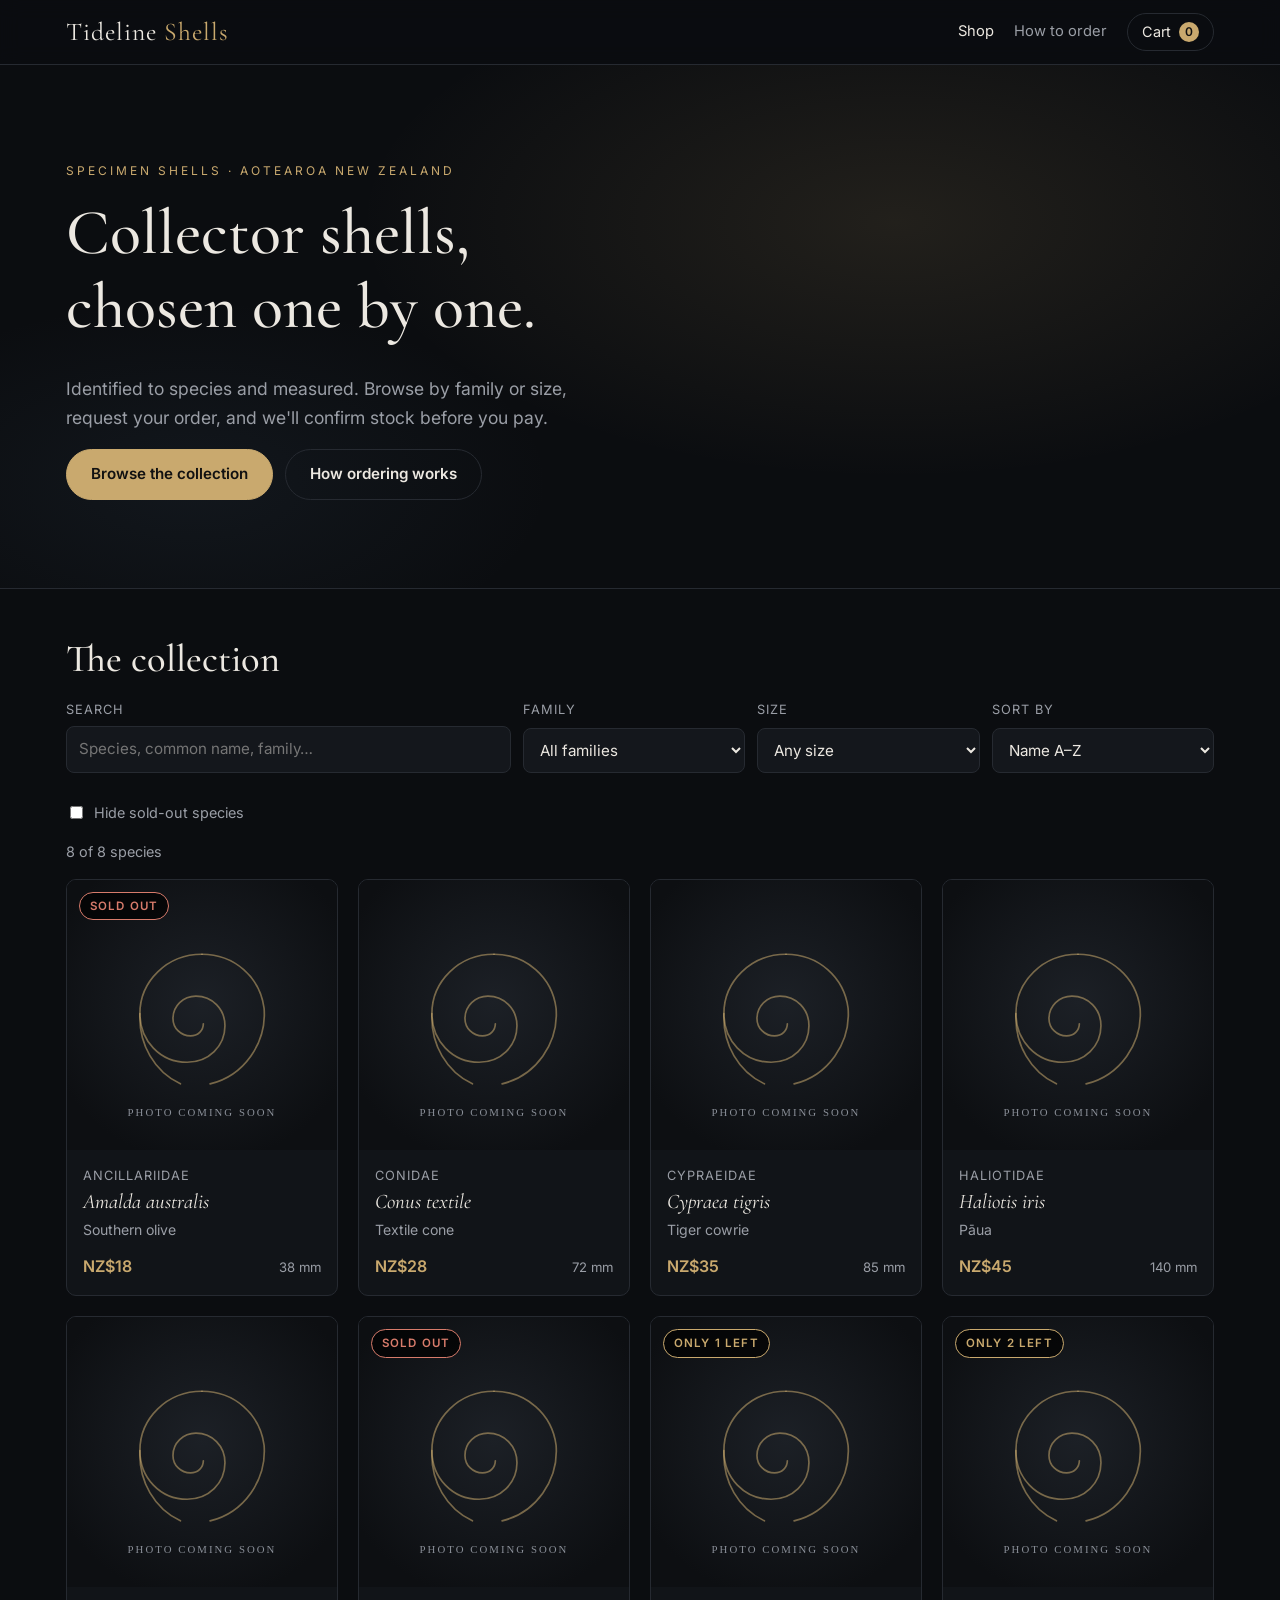
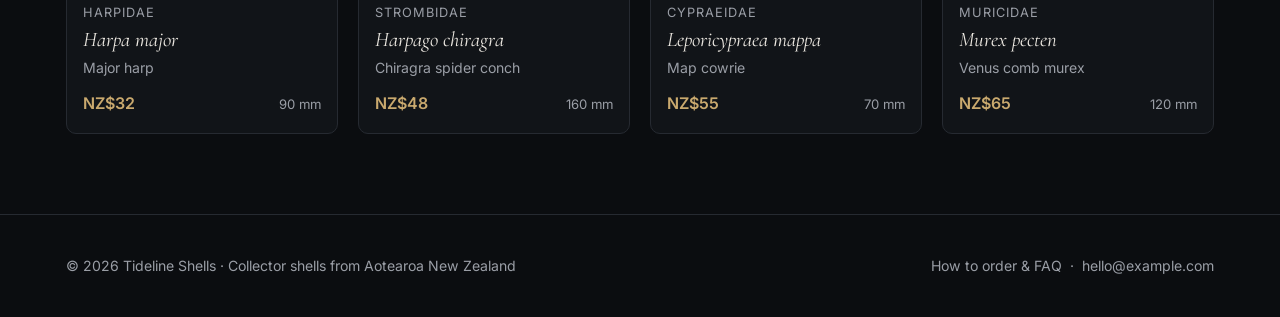
==== index.html @ dd8b919e "Build Tideline Shells storefront Static dark-themed catalog for collector shells with family/size fi" ====
<!doctype html>
<html lang="en">
<head>
  <meta charset="utf-8">
  <meta name="viewport" content="width=device-width, initial-scale=1">
  <title>Tideline Shells | Collector Specimen Shells, New Zealand</title>
  <meta name="description" content="Collector-grade specimen shells, identified by species and family, shipped from New Zealand.">
  <link rel="icon" href="assets/img/placeholder.svg">
  <link rel="preconnect" href="https://fonts.googleapis.com">
  <link rel="preconnect" href="https://fonts.gstatic.com" crossorigin>
  <link href="https://fonts.googleapis.com/css2?family=Cormorant+Garamond:ital,wght@0,500;1,500&family=Inter:wght@400;600&display=swap" rel="stylesheet">
  <link rel="stylesheet" href="assets/css/style.css">
</head>
<body data-page="shop">

  <section class="hero">
    <div class="wrap">
      <p class="eyebrow">Specimen shells &middot; Aotearoa New Zealand</p>
      <h1>Collector shells,<br>chosen one by one.</h1>
      <p class="lead">Identified to species and measured. Browse by family or size, request your order, and we'll confirm stock before you pay.</p>
      <p><a class="btn" href="#catalog">Browse the collection</a> &nbsp; <a class="btn btn-ghost" href="how-to-order.html">How ordering works</a></p>
    </div>
  </section>

  <main class="catalog" id="catalog">
    <div class="wrap">
      <h2>The collection</h2>
      <div class="filters">
        <label class="field">Search
          <input id="f-search" type="search" placeholder="Species, common name, family…">
        </label>
        <label class="field">Family
          <select id="f-family"></select>
        </label>
        <label class="field">Size
          <select id="f-size">
            <option value="">Any size</option>
            <option value="0-30">Under 30 mm</option>
            <option value="30-60">30–60 mm</option>
            <option value="60-100">60–100 mm</option>
            <option value="100-9999">Over 100 mm</option>
          </select>
        </label>
        <label class="field">Sort by
          <select id="f-sort">
            <option value="name">Name A–Z</option>
            <option value="family">Family</option>
            <option value="price-asc">Price: low to high</option>
            <option value="price-desc">Price: high to low</option>
            <option value="size-asc">Size: small to large</option>
            <option value="size-desc">Size: large to small</option>
          </select>
        </label>
      </div>
      <label class="check" style="margin-bottom:16px"><input id="f-instock" type="checkbox"> Hide sold-out species</label>
      <p class="result-count" id="result-count"></p>
      <div class="grid" id="grid"></div>
    </div>
  </main>

  <script src="data/config.js"></script>
  <script src="data/shells.js"></script>
  <script src="assets/js/app.js"></script>
</body>
</html>
---- assets/css/style.css ----
:root {
  --bg: #0b0d10;
  --bg-raised: #14171c;
  --bg-card: #111418;
  --line: #262a31;
  --text: #ece8e1;
  --muted: #9a9ea6;
  --accent: #c9a96e;
  --accent-strong: #e0c48c;
  --danger: #d77b6b;
  --ok: #8fbf9a;
  --radius: 10px;
  --serif: "Cormorant Garamond", Georgia, serif;
  --sans: "Inter", system-ui, -apple-system, Segoe UI, Roboto, sans-serif;
}

* { box-sizing: border-box; }

html, body { margin: 0; }

body {
  background: var(--bg);
  color: var(--text);
  font-family: var(--sans);
  font-size: 16px;
  line-height: 1.6;
  -webkit-font-smoothing: antialiased;
}

img { max-width: 100%; display: block; }

a { color: var(--accent); text-decoration: none; }
a:hover { color: var(--accent-strong); }

h1, h2, h3 { font-family: var(--serif); font-weight: 500; line-height: 1.15; margin: 0 0 .5em; }
h1 { font-size: clamp(2.4rem, 6vw, 4rem); }
h2 { font-size: clamp(1.8rem, 4vw, 2.4rem); }
h3 { font-size: 1.4rem; }

.wrap { width: 100%; max-width: 1180px; margin: 0 auto; padding: 0 16px; }
.narrow { max-width: 760px; }

/* Header */
.site-header {
  position: sticky; top: 0; z-index: 20;
  background: rgba(11, 13, 16, .88);
  backdrop-filter: blur(10px);
  border-bottom: 1px solid var(--line);
}
.site-header .wrap { display: flex; align-items: center; gap: 24px; height: 64px; }
.logo { font-family: var(--serif); font-size: 1.6rem; color: var(--text); letter-spacing: .04em; }
.logo span { color: var(--accent); }
.nav { display: flex; gap: 20px; margin-left: auto; align-items: center; }
.nav a { color: var(--muted); font-size: .92rem; }
.nav a:hover, .nav a.active { color: var(--text); }
.cart-btn {
  display: inline-flex; align-items: center; gap: 8px;
  background: none; border: 1px solid var(--line); color: var(--text);
  border-radius: 999px; padding: 6px 14px; font: inherit; font-size: .9rem; cursor: pointer;
}
.cart-btn:hover { border-color: var(--accent); }
.cart-count {
  background: var(--accent); color: #111; border-radius: 999px;
  min-width: 20px; height: 20px; font-size: .75rem; font-weight: 600;
  display: inline-grid; place-items: center; padding: 0 6px;
}

@media (max-width: 640px) {
  .nav .hide-sm { display: none; }
  .site-header .wrap { gap: 12px; }
}

/* Hero */
.hero {
  padding: 96px 0 72px;
  background:
    radial-gradient(ellipse 60% 70% at 70% 30%, rgba(201,169,110,.12), transparent 70%),
    radial-gradient(ellipse 40% 50% at 15% 80%, rgba(80,110,140,.10), transparent 70%);
  border-bottom: 1px solid var(--line);
}
.eyebrow { text-transform: uppercase; letter-spacing: .25em; font-size: .75rem; color: var(--accent); margin: 0 0 16px; }
.hero p.lead { color: var(--muted); font-size: 1.1rem; max-width: 560px; }

/* Buttons */
.btn {
  display: inline-flex; align-items: center; justify-content: center; gap: 8px;
  background: var(--accent); color: #111; border: 1px solid var(--accent);
  border-radius: 999px; padding: 12px 24px; font: inherit; font-weight: 600; font-size: .95rem;
  cursor: pointer; transition: background .15s, border-color .15s;
}
.btn:hover { background: var(--accent-strong); border-color: var(--accent-strong); color: #111; }
.btn:disabled { opacity: .45; cursor: not-allowed; }
.btn-ghost { background: transparent; color: var(--text); border-color: var(--line); }
.btn-ghost:hover { background: transparent; border-color: var(--accent); color: var(--text); }
.btn-block { width: 100%; }

/* Filters */
.catalog { padding: 48px 0 80px; }
.filters {
  display: grid; gap: 12px;
  grid-template-columns: 2fr 1fr 1fr 1fr;
  margin-bottom: 28px;
}
@media (max-width: 800px) { .filters { grid-template-columns: 1fr 1fr; } }
@media (max-width: 480px) { .filters { grid-template-columns: 1fr; } }

label.field { display: grid; gap: 6px; font-size: .8rem; color: var(--muted); text-transform: uppercase; letter-spacing: .08em; }
input, select, textarea {
  width: 100%; background: var(--bg-raised); color: var(--text);
  border: 1px solid var(--line); border-radius: 8px; padding: 10px 12px;
  font: inherit; font-size: .95rem; text-transform: none; letter-spacing: normal;
}
input:focus, select:focus, textarea:focus { outline: none; border-color: var(--accent); }
.check { display: flex; align-items: center; gap: 8px; color: var(--muted); font-size: .9rem; }
.check input { width: auto; accent-color: var(--accent); }

.result-count { color: var(--muted); font-size: .9rem; margin-bottom: 16px; }

/* Grid of cards */
.grid { display: grid; gap: 20px; grid-template-columns: repeat(auto-fill, minmax(240px, 1fr)); }
.card {
  background: var(--bg-card); border: 1px solid var(--line); border-radius: var(--radius);
  overflow: hidden; display: flex; flex-direction: column; color: var(--text);
  transition: border-color .2s, transform .2s;
}
.card:hover { border-color: var(--accent); transform: translateY(-2px); color: var(--text); }
.card-img { aspect-ratio: 1; background: #0d0f12; overflow: hidden; position: relative; }
.card-img img { width: 100%; height: 100%; object-fit: cover; transition: transform .4s; }
.card:hover .card-img img { transform: scale(1.04); }
.card-body { padding: 16px; display: grid; gap: 4px; flex: 1; }
.sci { font-family: var(--serif); font-style: italic; font-size: 1.3rem; line-height: 1.2; }
.common { color: var(--muted); font-size: .88rem; }
.meta { color: var(--muted); font-size: .8rem; text-transform: uppercase; letter-spacing: .08em; }
.card-foot { display: flex; justify-content: space-between; align-items: baseline; margin-top: 8px; }
.price { font-weight: 600; color: var(--accent); }
.badge {
  position: absolute; top: 12px; left: 12px; font-size: .72rem; font-weight: 600;
  text-transform: uppercase; letter-spacing: .1em; padding: 4px 10px; border-radius: 999px;
  background: rgba(0,0,0,.7); border: 1px solid var(--line); color: var(--muted);
}
.badge.low { color: var(--accent); border-color: var(--accent); }
.badge.out { color: var(--danger); border-color: var(--danger); }
.stock-note { font-size: .82rem; color: var(--muted); }
.stock-note.out { color: var(--danger); }

.empty { text-align: center; color: var(--muted); padding: 48px 0; }

/* Product page */
.product { padding: 40px 0 80px; display: grid; gap: 48px; grid-template-columns: 1.1fr 1fr; }
@media (max-width: 860px) { .product { grid-template-columns: 1fr; gap: 28px; } }
.gallery-main {
  aspect-ratio: 1; background: #0d0f12; border: 1px solid var(--line);
  border-radius: var(--radius); overflow: hidden; cursor: zoom-in;
}
.gallery-main img { width: 100%; height: 100%; object-fit: contain; }
.thumbs { display: flex; gap: 10px; margin-top: 12px; flex-wrap: wrap; }
.thumbs button {
  width: 72px; height: 72px; padding: 0; border: 1px solid var(--line); border-radius: 6px;
  background: #0d0f12; overflow: hidden; cursor: pointer;
}
.thumbs button[aria-current="true"] { border-color: var(--accent); }
.thumbs img { width: 100%; height: 100%; object-fit: cover; }
.product h1 { font-style: italic; margin-bottom: 4px; }
.product .author { color: var(--muted); font-size: .95rem; margin: 0 0 20px; }
.specs { display: grid; grid-template-columns: auto 1fr; gap: 8px 24px; margin: 24px 0; padding: 20px 0; border-top: 1px solid var(--line); border-bottom: 1px solid var(--line); }
.specs dt { color: var(--muted); font-size: .85rem; text-transform: uppercase; letter-spacing: .08em; }
.specs dd { margin: 0; }
.product .price { font-size: 1.6rem; }
.buy-row { display: flex; gap: 12px; align-items: center; margin: 20px 0; flex-wrap: wrap; }
.qty { display: inline-flex; border: 1px solid var(--line); border-radius: 999px; overflow: hidden; }
.qty button { background: none; border: 0; color: var(--text); width: 40px; font-size: 1.1rem; cursor: pointer; }
.qty input { width: 48px; text-align: center; border: 0; border-radius: 0; background: transparent; padding: 10px 0; }
.back { display: inline-block; margin-top: 24px; color: var(--muted); font-size: .9rem; }

.notify-box { background: var(--bg-raised); border: 1px solid var(--line); border-radius: var(--radius); padding: 20px; margin-top: 20px; }
.notify-box form { display: flex; gap: 10px; flex-wrap: wrap; margin-top: 12px; }
.notify-box input[type="email"] { flex: 1; min-width: 200px; }

/* Lightbox */
.lightbox {
  position: fixed; inset: 0; background: rgba(0,0,0,.92); z-index: 50;
  display: none; place-items: center; padding: 16px; cursor: zoom-out;
}
.lightbox.open { display: grid; }
.lightbox img { max-height: 92vh; max-width: 100%; object-fit: contain; }

/* Cart drawer */
.drawer-backdrop { position: fixed; inset: 0; background: rgba(0,0,0,.6); z-index: 40; display: none; }
.drawer-backdrop.open { display: block; }
.drawer {
  position: fixed; top: 0; right: 0; bottom: 0; width: min(420px, 100%); z-index: 41;
  background: var(--bg-raised); border-left: 1px solid var(--line);
  transform: translateX(100%); transition: transform .25s ease;
  display: flex; flex-direction: column;
}
.drawer.open { transform: none; }
.drawer-head { display: flex; justify-content: space-between; align-items: center; padding: 20px; border-bottom: 1px solid var(--line); }
.drawer-head h2 { font-size: 1.6rem; margin: 0; }
.icon-btn { background: none; border: 0; color: var(--muted); font-size: 1.6rem; cursor: pointer; line-height: 1; }
.icon-btn:hover { color: var(--text); }
.drawer-items { flex: 1; overflow-y: auto; padding: 8px 20px; }
.drawer-foot { padding: 20px; border-top: 1px solid var(--line); display: grid; gap: 12px; }

.line-item { display: grid; grid-template-columns: 64px 1fr auto; gap: 12px; align-items: center; padding: 14px 0; border-bottom: 1px solid var(--line); }
.line-item img { width: 64px; height: 64px; object-fit: cover; border-radius: 6px; }
.line-item .sci { font-size: 1.05rem; }
.line-controls { display: flex; align-items: center; gap: 8px; margin-top: 4px; font-size: .85rem; color: var(--muted); }
.line-controls button { background: var(--bg); border: 1px solid var(--line); color: var(--text); width: 26px; height: 26px; border-radius: 50%; cursor: pointer; }
.remove { background: none !important; border: 0 !important; width: auto !important; color: var(--muted) !important; text-decoration: underline; font-size: .8rem; }

.totals { display: grid; gap: 6px; font-size: .95rem; }
.totals div { display: flex; justify-content: space-between; }
.totals .grand { font-weight: 600; font-size: 1.1rem; padding-top: 8px; border-top: 1px solid var(--line); }
.fine { color: var(--muted); font-size: .82rem; }

/* Generic content pages */
.page { padding: 56px 0 80px; }
.page p, .page li { color: #d6d2cb; }
.steps { counter-reset: step; list-style: none; padding: 0; display: grid; gap: 20px; margin: 32px 0; }
.steps li { counter-increment: step; position: relative; padding-left: 56px; }
.steps li::before {
  content: counter(step); position: absolute; left: 0; top: 0;
  width: 38px; height: 38px; border-radius: 50%; border: 1px solid var(--accent);
  color: var(--accent); display: grid; place-items: center; font-family: var(--serif); font-size: 1.2rem;
}
.steps strong { display: block; color: var(--text); }
details { border-bottom: 1px solid var(--line); padding: 16px 0; }
details summary { cursor: pointer; font-family: var(--serif); font-size: 1.3rem; list-style: none; }
details summary::-webkit-details-marker { display: none; }
details summary::after { content: "+"; float: right; color: var(--accent); }
details[open] summary::after { content: "–"; }
details p { margin: 12px 0 0; }

/* Order form */
.order-layout { display: grid; grid-template-columns: 1.3fr 1fr; gap: 40px; align-items: start; }
@media (max-width: 860px) { .order-layout { grid-template-columns: 1fr; } }
.form-grid { display: grid; gap: 16px; grid-template-columns: 1fr 1fr; }
.form-grid .full { grid-column: 1 / -1; }
@media (max-width: 520px) { .form-grid { grid-template-columns: 1fr; } }
fieldset { border: 1px solid var(--line); border-radius: var(--radius); padding: 16px; margin: 0; }
legend { padding: 0 8px; color: var(--muted); font-size: .8rem; text-transform: uppercase; letter-spacing: .08em; }
.radio { display: flex; gap: 10px; align-items: flex-start; padding: 8px 0; cursor: pointer; }
.radio input { width: auto; margin-top: 5px; accent-color: var(--accent); }
.radio span small { display: block; color: var(--muted); }
.summary-box { background: var(--bg-raised); border: 1px solid var(--line); border-radius: var(--radius); padding: 20px; position: sticky; top: 88px; }
.hidden { display: none !important; }

/* Footer */
.site-footer { border-top: 1px solid var(--line); padding: 40px 0; color: var(--muted); font-size: .88rem; }
.site-footer .wrap { display: flex; justify-content: space-between; gap: 20px; flex-wrap: wrap; }
.site-footer a { color: var(--muted); }
.site-footer a:hover { color: var(--text); }

.toast {
  position: fixed; bottom: 24px; left: 50%; transform: translateX(-50%) translateY(20px);
  background: var(--bg-raised); border: 1px solid var(--accent); color: var(--text);
  padding: 12px 20px; border-radius: 999px; font-size: .9rem; opacity: 0;
  transition: opacity .2s, transform .2s; z-index: 60; pointer-events: none;
}
.toast.show { opacity: 1; transform: translateX(-50%) translateY(0); }
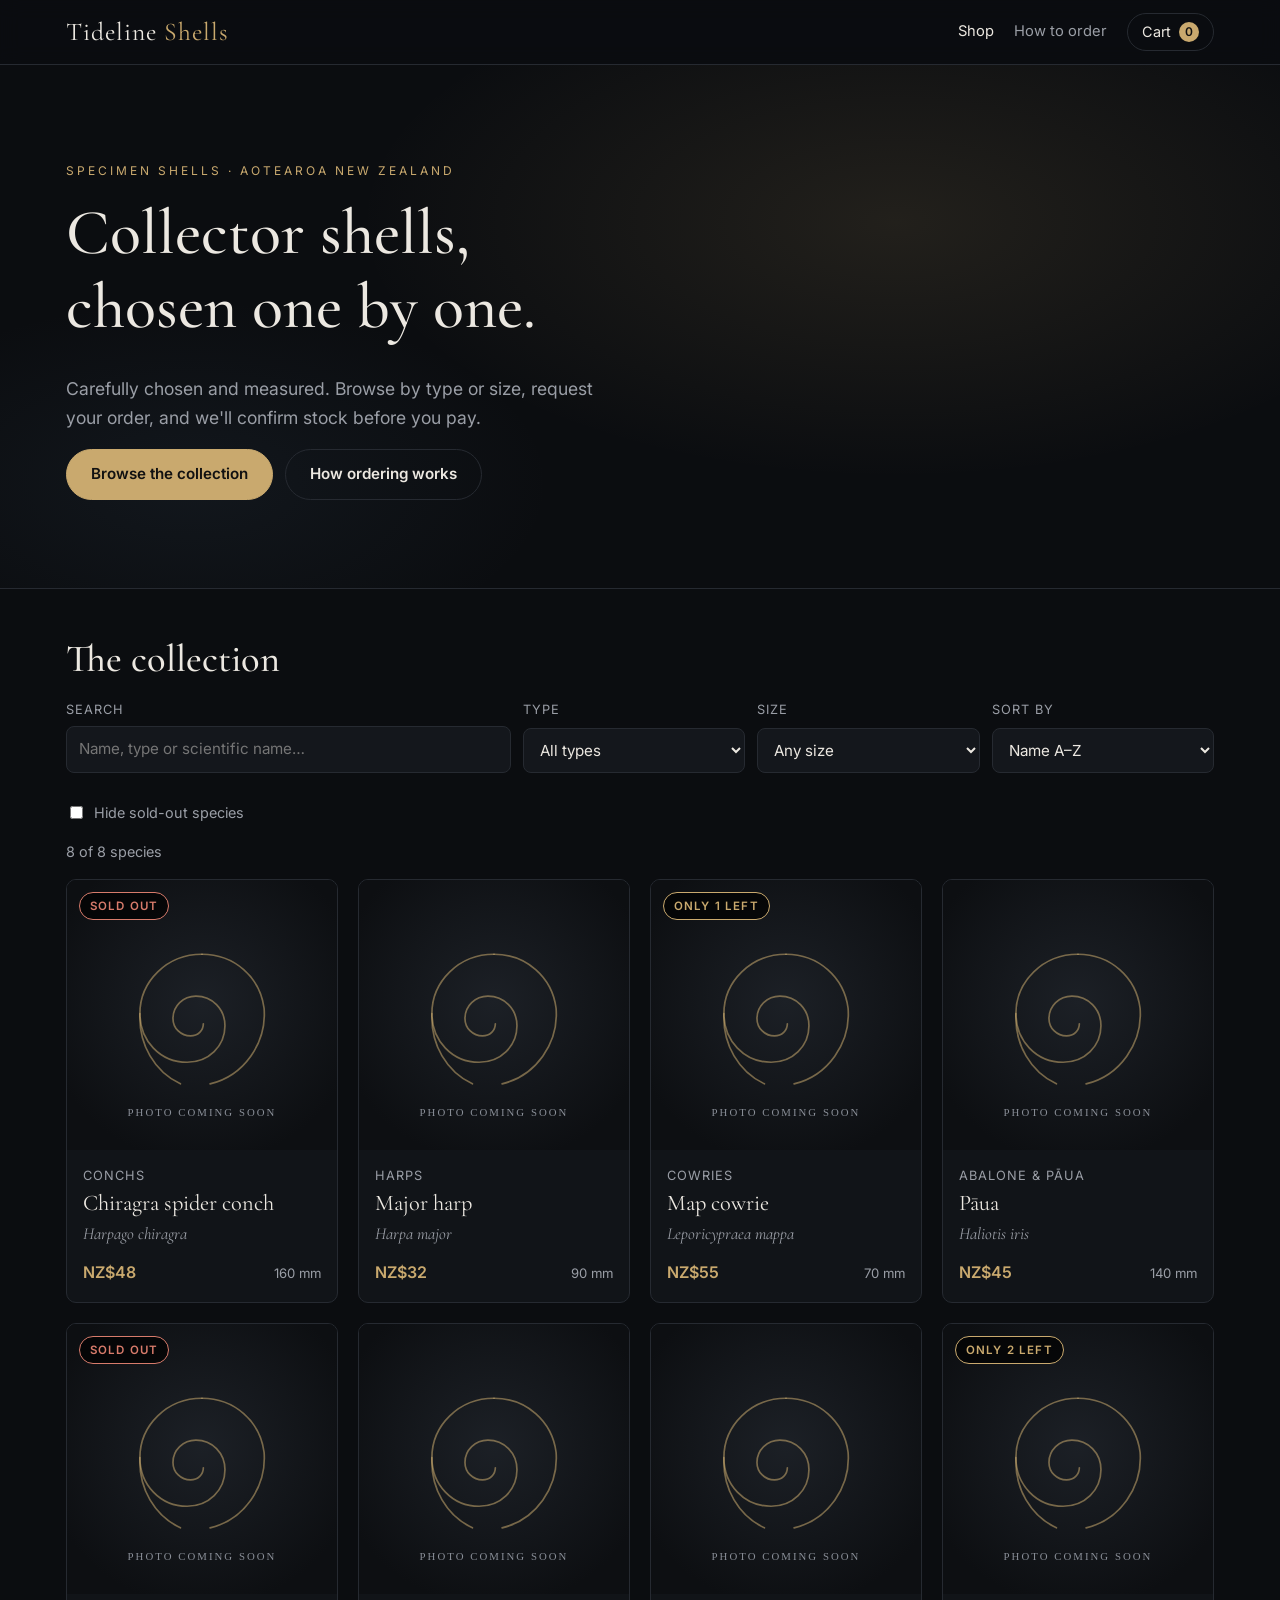
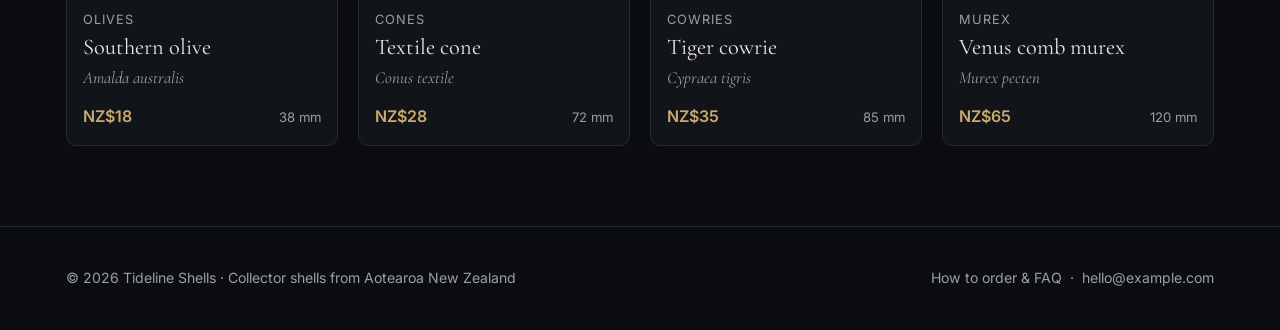
==== commit 12468d83: "Show English names first, scientific name optional Shells are listed by English name and grouped by " ====
--- a/index.html
+++ b/index.html
@@ -4,7 +4,7 @@
   <meta charset="utf-8">
   <meta name="viewport" content="width=device-width, initial-scale=1">
   <title>Tideline Shells | Collector Specimen Shells, New Zealand</title>
-  <meta name="description" content="Collector-grade specimen shells, identified by species and family, shipped from New Zealand.">
+  <meta name="description" content="Collector-grade specimen shells, sorted by type and size, shipped from New Zealand.">
   <link rel="icon" href="assets/img/placeholder.svg">
   <link rel="preconnect" href="https://fonts.googleapis.com">
   <link rel="preconnect" href="https://fonts.gstatic.com" crossorigin>
@@ -17,7 +17,7 @@
     <div class="wrap">
       <p class="eyebrow">Specimen shells &middot; Aotearoa New Zealand</p>
       <h1>Collector shells,<br>chosen one by one.</h1>
-      <p class="lead">Identified to species and measured. Browse by family or size, request your order, and we'll confirm stock before you pay.</p>
+      <p class="lead">Carefully chosen and measured. Browse by type or size, request your order, and we'll confirm stock before you pay.</p>
       <p><a class="btn" href="#catalog">Browse the collection</a> &nbsp; <a class="btn btn-ghost" href="how-to-order.html">How ordering works</a></p>
     </div>
   </section>
@@ -27,10 +27,10 @@
       <h2>The collection</h2>
       <div class="filters">
         <label class="field">Search
-          <input id="f-search" type="search" placeholder="Species, common name, family…">
+          <input id="f-search" type="search" placeholder="Name, type or scientific name…">
         </label>
-        <label class="field">Family
-          <select id="f-family"></select>
+        <label class="field">Type
+          <select id="f-type"></select>
         </label>
         <label class="field">Size
           <select id="f-size">
@@ -44,7 +44,7 @@
         <label class="field">Sort by
           <select id="f-sort">
             <option value="name">Name A–Z</option>
-            <option value="family">Family</option>
+            <option value="type">Type</option>
             <option value="price-asc">Price: low to high</option>
             <option value="price-desc">Price: high to low</option>
             <option value="size-asc">Size: small to large</option>
--- a/assets/css/style.css
+++ b/assets/css/style.css
@@ -128,8 +128,8 @@
 .card-img img { width: 100%; height: 100%; object-fit: cover; transition: transform .4s; }
 .card:hover .card-img img { transform: scale(1.04); }
 .card-body { padding: 16px; display: grid; gap: 4px; flex: 1; }
-.sci { font-family: var(--serif); font-style: italic; font-size: 1.3rem; line-height: 1.2; }
-.common { color: var(--muted); font-size: .88rem; }
+.title { font-family: var(--serif); font-size: 1.4rem; line-height: 1.2; }
+.sci-sub { font-family: var(--serif); font-style: italic; color: var(--muted); font-size: 1.05rem; }
 .meta { color: var(--muted); font-size: .8rem; text-transform: uppercase; letter-spacing: .08em; }
 .card-foot { display: flex; justify-content: space-between; align-items: baseline; margin-top: 8px; }
 .price { font-weight: 600; color: var(--accent); }
@@ -160,8 +160,9 @@
 }
 .thumbs button[aria-current="true"] { border-color: var(--accent); }
 .thumbs img { width: 100%; height: 100%; object-fit: cover; }
-.product h1 { font-style: italic; margin-bottom: 4px; }
-.product .author { color: var(--muted); font-size: .95rem; margin: 0 0 20px; }
+.product h1 { margin-bottom: 4px; }
+.product h1 + .price { margin-top: 16px; }
+.product .sci-sub { font-size: 1.3rem; margin: 0 0 20px; }
 .specs { display: grid; grid-template-columns: auto 1fr; gap: 8px 24px; margin: 24px 0; padding: 20px 0; border-top: 1px solid var(--line); border-bottom: 1px solid var(--line); }
 .specs dt { color: var(--muted); font-size: .85rem; text-transform: uppercase; letter-spacing: .08em; }
 .specs dd { margin: 0; }
@@ -203,7 +204,7 @@
 
 .line-item { display: grid; grid-template-columns: 64px 1fr auto; gap: 12px; align-items: center; padding: 14px 0; border-bottom: 1px solid var(--line); }
 .line-item img { width: 64px; height: 64px; object-fit: cover; border-radius: 6px; }
-.line-item .sci { font-size: 1.05rem; }
+.line-item .title { font-size: 1.1rem; color: var(--text); }
 .line-controls { display: flex; align-items: center; gap: 8px; margin-top: 4px; font-size: .85rem; color: var(--muted); }
 .line-controls button { background: var(--bg); border: 1px solid var(--line); color: var(--text); width: 26px; height: 26px; border-radius: 50%; cursor: pointer; }
 .remove { background: none !important; border: 0 !important; width: auto !important; color: var(--muted) !important; text-decoration: underline; font-size: .8rem; }
